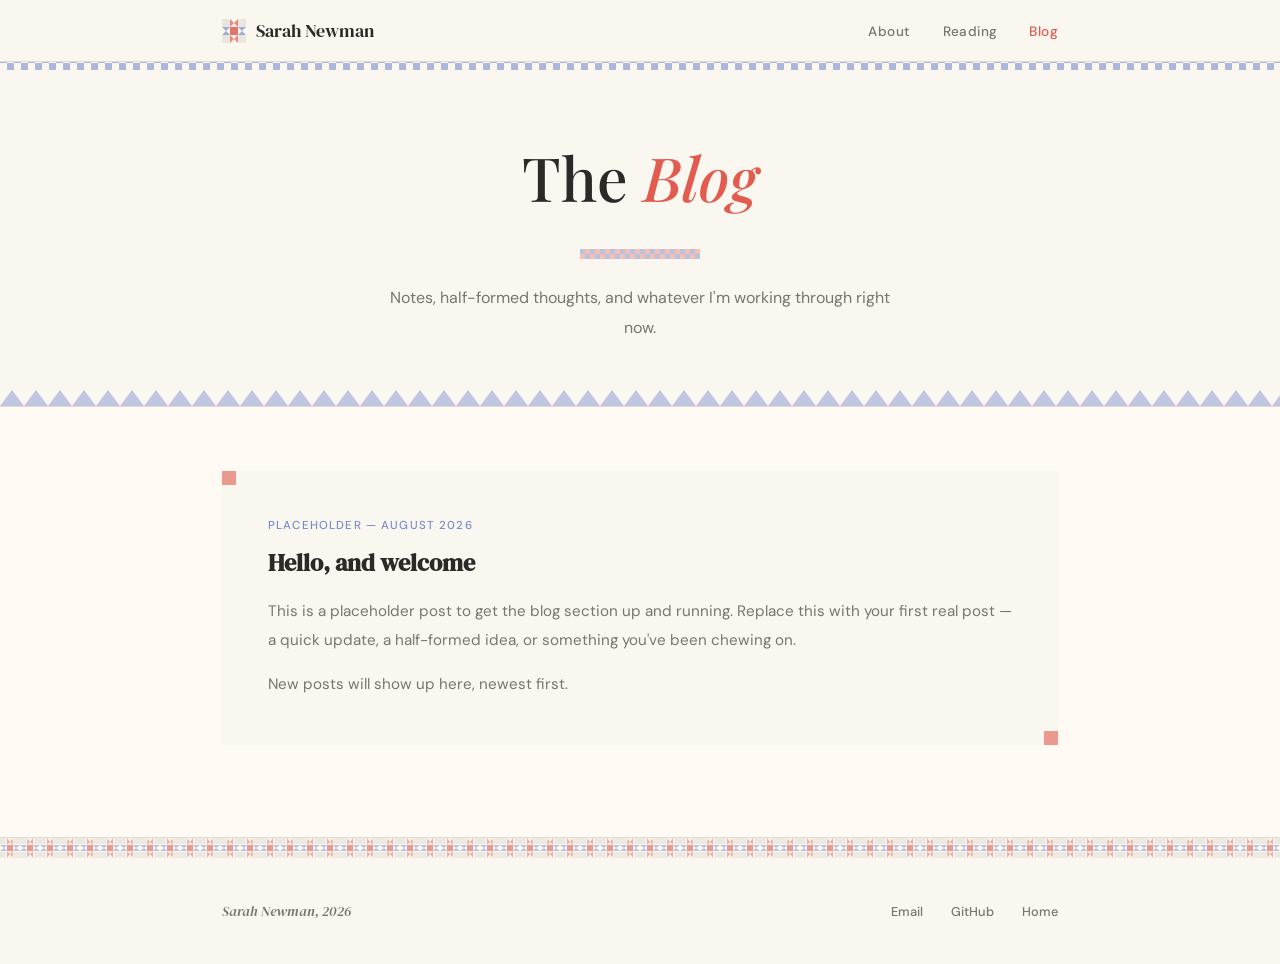
==== blog.html @ b0c3a2f6 "Remove Now and Selected Works sections, add blog, update reading log Drop the Now and Selected Works" ====
<!DOCTYPE html>
<html lang="en">
<head>
    <meta charset="UTF-8">
    <meta name="viewport" content="width=device-width, initial-scale=1.0">
    <title>Blog — Sarah Newman</title>
    <link rel="icon" type="image/svg+xml" href="favicon.svg">
    <link rel="preconnect" href="https://fonts.googleapis.com">
    <link rel="preconnect" href="https://fonts.gstatic.com" crossorigin>
    <link href="https://fonts.googleapis.com/css2?family=Playfair+Display:ital,wght@0,400;0,500;0,600;1,400;1,500&family=DM+Serif+Display:ital@0;1&family=DM+Sans:ital,wght@0,300;0,400;0,500;0,600;1,400&display=swap" rel="stylesheet">
    <style>
        *, *::before, *::after {
            margin: 0;
            padding: 0;
            box-sizing: border-box;
        }
        :root {
            --cream: #FAF6F0;
            --warm-white: #FFF9F3;
            --ink: #2c2a28;
            --muted: #7a756e;
            --coral: #E25B4E;
            --coral-light: rgba(226, 91, 78, 0.12);
            --periwinkle: #7B8CCA;
            --periwinkle-light: rgba(123, 140, 202, 0.12);
            --rule: #e0dbd4;
            --serif: 'DM Serif Display', Georgia, serif;
            --sans: 'DM Sans', 'Helvetica Neue', sans-serif;
        }
        html { scroll-behavior: smooth; }
        body {
            font-family: var(--sans);
            background-color: var(--cream);
            color: var(--ink);
            line-height: 1.6;
            -webkit-font-smoothing: antialiased;
        }
        /* ─── NAV ─── */
        nav {
            position: fixed;
            top: 0;
            width: 100%;
            background: var(--cream);
            z-index: 100;
            border-bottom: 1px solid var(--rule);
        }
        nav .nav-inner {
            max-width: 900px;
            margin: 0 auto;
            padding: 1rem 2rem;
            display: flex;
            justify-content: space-between;
            align-items: center;
        }
        nav .logo {
            font-family: var(--serif);
            font-size: 1.15rem;
            text-decoration: none;
            color: var(--ink);
            display: flex;
            align-items: center;
            gap: 0.6rem;
        }
        nav .logo-star {
            display: inline-block;
            width: 24px;
            height: 24px;
            background-image: url("data:image/svg+xml,%3Csvg width='24' height='24' viewBox='0 0 24 24' xmlns='http://www.w3.org/2000/svg'%3E%3Crect width='24' height='24' fill='%23FAF6F0'/%3E%3Crect x='0' y='0' width='8' height='8' fill='%23e0dbd4' opacity='0.6'/%3E%3Crect x='16' y='0' width='8' height='8' fill='%23e0dbd4' opacity='0.6'/%3E%3Crect x='0' y='16' width='8' height='8' fill='%23e0dbd4' opacity='0.6'/%3E%3Crect x='16' y='16' width='8' height='8' fill='%23e0dbd4' opacity='0.6'/%3E%3Crect x='8' y='8' width='8' height='8' fill='%23E25B4E' opacity='0.85'/%3E%3Cpolygon points='8,0 12,4 8,8' fill='%23E25B4E' opacity='0.7'/%3E%3Cpolygon points='16,0 12,4 16,8' fill='%23E25B4E' opacity='0.7'/%3E%3Cpolygon points='24,8 20,12 16,8' fill='%237B8CCA' opacity='0.7'/%3E%3Cpolygon points='24,16 20,12 16,16' fill='%237B8CCA' opacity='0.7'/%3E%3Cpolygon points='8,24 12,20 8,16' fill='%23E25B4E' opacity='0.7'/%3E%3Cpolygon points='16,24 12,20 16,16' fill='%23E25B4E' opacity='0.7'/%3E%3Cpolygon points='0,8 4,12 8,8' fill='%237B8CCA' opacity='0.7'/%3E%3Cpolygon points='0,16 4,12 8,16' fill='%237B8CCA' opacity='0.7'/%3E%3C/svg%3E");
            background-repeat: no-repeat;
        }
        nav .nav-links {
            display: flex;
            gap: 2rem;
            list-style: none;
        }
        nav .nav-links a {
            font-size: 0.85rem;
            font-weight: 500;
            text-decoration: none;
            color: var(--muted);
            letter-spacing: 0.03em;
            transition: color 0.3s ease;
        }
        nav .nav-links a:hover {
            color: var(--coral);
        }
        nav .nav-links a.active {
            color: var(--coral);
        }
        /* ─── PAGE HEADER ─── */
        .page-header {
            padding: 8rem 2rem 3rem;
            text-align: center;
            position: relative;
            overflow: hidden;
        }
        .page-header::before {
            content: '';
            position: absolute;
            top: 56px;
            left: 0;
            width: 100%;
            height: 14px;
            background-image: url("data:image/svg+xml,%3Csvg width='14' height='14' viewBox='0 0 14 14' xmlns='http://www.w3.org/2000/svg'%3E%3Crect x='0' y='0' width='7' height='7' fill='%237B8CCA' opacity='0.6'/%3E%3Crect x='7' y='7' width='7' height='7' fill='%237B8CCA' opacity='0.6'/%3E%3Crect x='7' y='0' width='7' height='7' fill='%23FAF6F0'/%3E%3Crect x='0' y='7' width='7' height='7' fill='%23FAF6F0'/%3E%3C/svg%3E");
            background-size: 14px 14px;
        }
        .page-header h1 {
            font-family: 'Playfair Display', Georgia, serif;
            font-size: clamp(2.4rem, 5vw, 3.8rem);
            font-weight: 500;
            color: var(--ink);
            margin-bottom: 1rem;
        }
        .page-header h1 em {
            font-style: italic;
            color: var(--coral);
        }
        .page-header p {
            font-size: 1rem;
            color: var(--muted);
            max-width: 500px;
            margin: 0 auto;
            line-height: 1.85;
        }
        .page-divider {
            width: 120px;
            height: 10px;
            margin: 1.5rem auto;
            background-image: url("data:image/svg+xml,%3Csvg width='10' height='10' viewBox='0 0 10 10' xmlns='http://www.w3.org/2000/svg'%3E%3Crect x='0' y='0' width='5' height='5' fill='%237B8CCA' opacity='0.5'/%3E%3Crect x='5' y='5' width='5' height='5' fill='%237B8CCA' opacity='0.5'/%3E%3Crect x='5' y='0' width='5' height='5' fill='%23E25B4E' opacity='0.35'/%3E%3Crect x='0' y='5' width='5' height='5' fill='%23E25B4E' opacity='0.35'/%3E%3C/svg%3E");
            background-size: 10px 10px;
        }
        /* ─── FLYING GEESE STRIP ─── */
        .geese-strip-peri {
            width: 100%;
            height: 16px;
            background-image: url("data:image/svg+xml,%3Csvg width='24' height='16' viewBox='0 0 24 16' xmlns='http://www.w3.org/2000/svg'%3E%3Crect width='24' height='16' fill='%23FAF6F0'/%3E%3Cpolygon points='0,16 12,0 24,16' fill='%237B8CCA' opacity='0.45'/%3E%3C/svg%3E");
            background-size: 24px 16px;
        }
        /* ─── STAR STRIP ─── */
        .star-strip {
            width: 100%;
            height: 20px;
            background-image: url("data:image/svg+xml,%3Csvg width='20' height='20' viewBox='0 0 20 20' xmlns='http://www.w3.org/2000/svg'%3E%3Crect width='20' height='20' fill='%23FAF6F0'/%3E%3Crect x='0' y='0' width='6' height='6' fill='%23e0dbd4' opacity='0.5'/%3E%3Crect x='14' y='0' width='6' height='6' fill='%23e0dbd4' opacity='0.5'/%3E%3Crect x='0' y='14' width='6' height='6' fill='%23e0dbd4' opacity='0.5'/%3E%3Crect x='14' y='14' width='6' height='6' fill='%23e0dbd4' opacity='0.5'/%3E%3Crect x='7' y='7' width='6' height='6' fill='%23E25B4E' opacity='0.6'/%3E%3Cpolygon points='7,0 10,4 7,7' fill='%23E25B4E' opacity='0.45'/%3E%3Cpolygon points='13,0 10,4 13,7' fill='%23E25B4E' opacity='0.45'/%3E%3Cpolygon points='20,7 16,10 13,7' fill='%237B8CCA' opacity='0.5'/%3E%3Cpolygon points='20,13 16,10 13,13' fill='%237B8CCA' opacity='0.5'/%3E%3Cpolygon points='7,20 10,16 7,13' fill='%23E25B4E' opacity='0.45'/%3E%3Cpolygon points='13,20 10,16 13,13' fill='%23E25B4E' opacity='0.45'/%3E%3Cpolygon points='0,7 4,10 7,7' fill='%237B8CCA' opacity='0.5'/%3E%3Cpolygon points='0,13 4,10 7,13' fill='%237B8CCA' opacity='0.5'/%3E%3C/svg%3E");
            background-size: 20px 20px;
        }
        /* ─── TULIP ICON ─── */
        .quilt-tulip-coral {
            display: inline-block;
            width: 24px;
            height: 28px;
            background-image: url("data:image/svg+xml,%3Csvg width='24' height='28' viewBox='0 0 24 28' xmlns='http://www.w3.org/2000/svg'%3E%3C!-- petals --%3E%3Cpolygon points='12,0 20,10 12,8' fill='%23E25B4E' opacity='0.8'/%3E%3Cpolygon points='12,0 4,10 12,8' fill='%23E25B4E' opacity='0.6'/%3E%3C!-- center --%3E%3Cellipse cx='12' cy='10' rx='4' ry='3' fill='%23E25B4E' opacity='0.7'/%3E%3C!-- stem --%3E%3Crect x='11' y='12' width='2' height='12' fill='%237B8CCA' opacity='0.5'/%3E%3C!-- leaves --%3E%3Cpolygon points='11,18 5,22 11,22' fill='%237B8CCA' opacity='0.35'/%3E%3Cpolygon points='13,18 19,22 13,22' fill='%237B8CCA' opacity='0.35'/%3E%3C/svg%3E");
            background-repeat: no-repeat;
        }
        /* ─── BLOG POSTS ─── */
        .blog-section {
            background: var(--warm-white);
            border-top: 1px solid var(--rule);
            border-bottom: 1px solid var(--rule);
            position: relative;
        }
        .content-wrap {
            max-width: 900px;
            margin: 0 auto;
            padding: 4rem 2rem;
        }
        .post-card {
            padding: 2rem 2rem;
            border: 14px solid transparent;
            background: var(--cream);
            margin-bottom: 1.75rem;
            position: relative;
        }
        .post-card:nth-child(odd) {
            border-image: url("data:image/svg+xml,%3Csvg width='28' height='28' viewBox='0 0 28 28' xmlns='http://www.w3.org/2000/svg'%3E%3Crect x='0' y='0' width='14' height='14' fill='%23E25B4E' opacity='0.6'/%3E%3Crect x='14' y='14' width='14' height='14' fill='%23E25B4E' opacity='0.6'/%3E%3Crect x='14' y='0' width='14' height='14' fill='%23FAF6F0'/%3E%3Crect x='0' y='14' width='14' height='14' fill='%23FAF6F0'/%3E%3C/svg%3E") 14 round;
        }
        .post-card:nth-child(even) {
            border-image: url("data:image/svg+xml,%3Csvg width='28' height='28' viewBox='0 0 28 28' xmlns='http://www.w3.org/2000/svg'%3E%3Crect x='0' y='0' width='14' height='14' fill='%237B8CCA' opacity='0.6'/%3E%3Crect x='14' y='14' width='14' height='14' fill='%237B8CCA' opacity='0.6'/%3E%3Crect x='14' y='0' width='14' height='14' fill='%23FAF6F0'/%3E%3Crect x='0' y='14' width='14' height='14' fill='%23FAF6F0'/%3E%3C/svg%3E") 14 round;
        }
        .post-date {
            font-size: 0.72rem;
            font-weight: 500;
            letter-spacing: 0.1em;
            text-transform: uppercase;
            color: var(--periwinkle);
            margin-bottom: 0.5rem;
        }
        .post-title {
            font-family: var(--serif);
            font-size: 1.5rem;
            color: var(--ink);
            margin-bottom: 0.9rem;
        }
        .post-body p {
            font-size: 0.95rem;
            line-height: 1.9;
            color: var(--muted);
            margin-bottom: 1rem;
        }
        .post-body p:last-child {
            margin-bottom: 0;
        }
        /* ─── FOOTER ─── */
        footer {
            padding: 0;
        }
        .footer-inner {
            max-width: 900px;
            margin: 0 auto;
            padding: 2.5rem 2rem;
            display: flex;
            justify-content: space-between;
            align-items: center;
        }
        .footer-name {
            font-family: var(--serif);
            font-size: 0.9rem;
            font-style: italic;
            color: var(--muted);
        }
        .footer-links {
            display: flex;
            gap: 1.75rem;
            list-style: none;
        }
        .footer-links a {
            font-size: 0.8rem;
            font-weight: 500;
            text-decoration: none;
            color: var(--muted);
            transition: color 0.3s ease;
        }
        .footer-links a:hover {
            color: var(--coral);
        }
        /* ─── RESPONSIVE ─── */
        @media (max-width: 768px) {
            nav .nav-inner {
                padding: 0.8rem 1.5rem;
            }
            nav .nav-links {
                gap: 1.25rem;
            }
            .page-header {
                padding: 7rem 1.5rem 2.5rem;
            }
            .content-wrap {
                padding: 3rem 1.5rem;
            }
            .post-card {
                border-width: 10px;
                padding: 1.5rem;
            }
            .post-card:nth-child(odd) {
                border-image: url("data:image/svg+xml,%3Csvg width='20' height='20' viewBox='0 0 20 20' xmlns='http://www.w3.org/2000/svg'%3E%3Crect x='0' y='0' width='10' height='10' fill='%23E25B4E' opacity='0.6'/%3E%3Crect x='10' y='10' width='10' height='10' fill='%23E25B4E' opacity='0.6'/%3E%3Crect x='10' y='0' width='10' height='10' fill='%23FAF6F0'/%3E%3Crect x='0' y='10' width='10' height='10' fill='%23FAF6F0'/%3E%3C/svg%3E") 10 round;
            }
            .post-card:nth-child(even) {
                border-image: url("data:image/svg+xml,%3Csvg width='20' height='20' viewBox='0 0 20 20' xmlns='http://www.w3.org/2000/svg'%3E%3Crect x='0' y='0' width='10' height='10' fill='%237B8CCA' opacity='0.6'/%3E%3Crect x='10' y='10' width='10' height='10' fill='%237B8CCA' opacity='0.6'/%3E%3Crect x='10' y='0' width='10' height='10' fill='%23FAF6F0'/%3E%3Crect x='0' y='10' width='10' height='10' fill='%23FAF6F0'/%3E%3C/svg%3E") 10 round;
            }
            .footer-inner {
                flex-direction: column;
                gap: 1.25rem;
                text-align: center;
            }
        }
    </style>
</head>
<body>
    <!-- NAV -->
    <nav>
        <div class="nav-inner">
            <a href="index.html" class="logo">
                <span class="logo-star"></span>
                Sarah Newman
            </a>
            <ul class="nav-links">
                <li><a href="index.html#about">About</a></li>
                <li><a href="reading.html">Reading</a></li>
                <li><a href="blog.html" class="active">Blog</a></li>
            </ul>
        </div>
    </nav>
    <!-- PAGE HEADER -->
    <section class="page-header">
        <h1>The <em>Blog</em></h1>
        <div class="page-divider"></div>
        <p>Notes, half-formed thoughts, and whatever I'm working through right now.</p>
    </section>
    <!-- Flying geese border -->
    <div class="geese-strip-peri"></div>
    <!-- BLOG POSTS -->
    <section class="blog-section">
        <div class="content-wrap">
            <div class="post-card">
                <p class="post-date">Placeholder — August 2026</p>
                <h2 class="post-title">Hello, and welcome</h2>
                <div class="post-body">
                    <p>This is a placeholder post to get the blog section up and running. Replace this with your first real post — a quick update, a half-formed idea, or something you've been chewing on.</p>
                    <p>New posts will show up here, newest first.</p>
                </div>
            </div>
        </div>
    </section>
    <!-- Star strip border -->
    <div class="star-strip"></div>
    <!-- FOOTER -->
    <footer>
        <div class="footer-inner">
            <span class="footer-name">Sarah Newman, 2026</span>
            <ul class="footer-links">
                <li><a href="mailto:heysarahnewman@gmail.com">Email</a></li>
                <li><a href="https://github.com/heysarahnewman">GitHub</a></li>
                <li><a href="index.html">Home</a></li>
            </ul>
        </div>
    </footer>
</body>
</html>
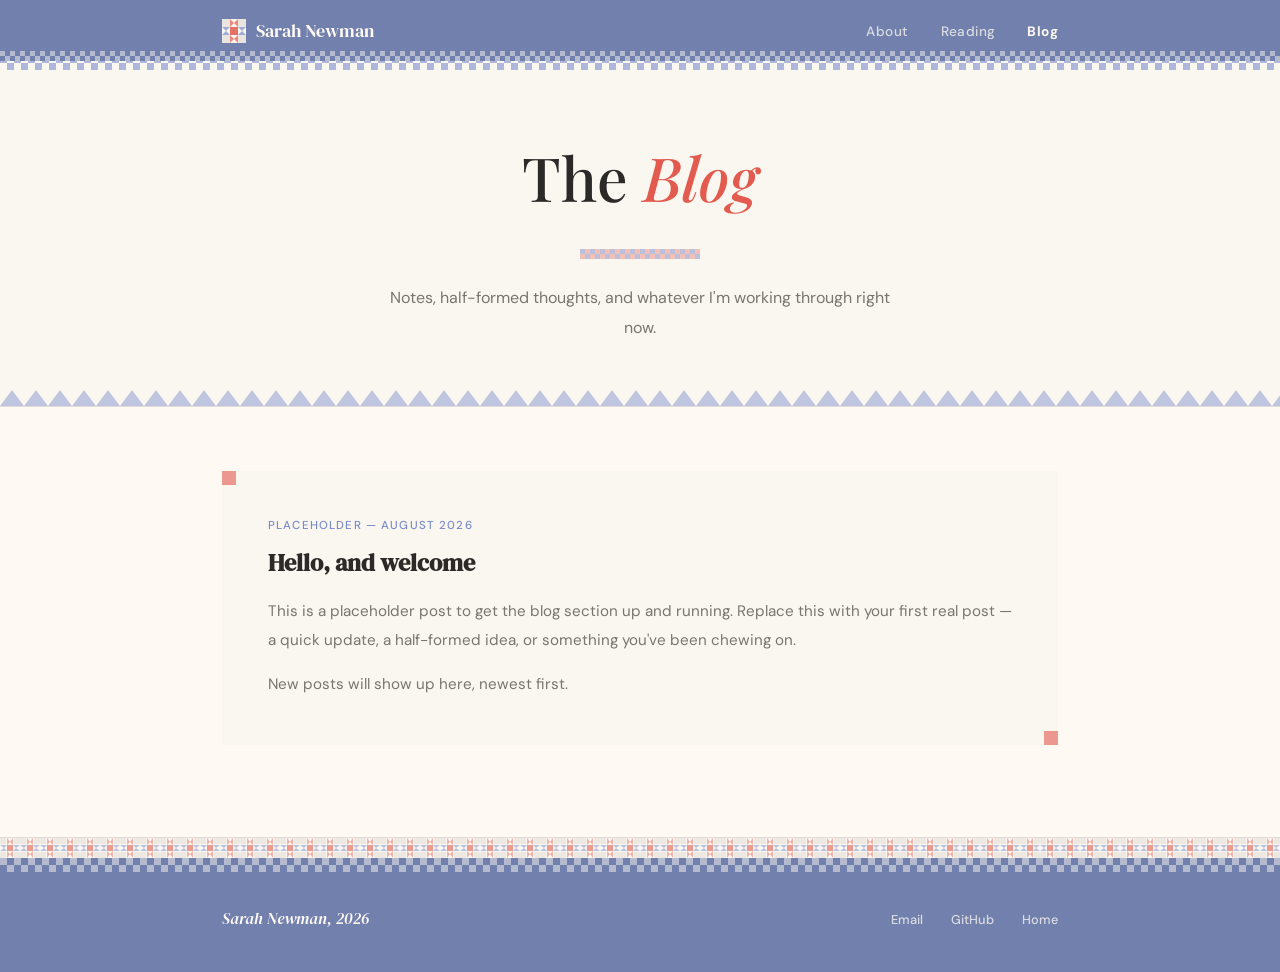
==== commit 6fbad020: "Redesign with quilted texture, indigo nav/footer, and softer card contrast Inspired by Rye Bunny's q" ====
--- a/blog.html
+++ b/blog.html
@@ -23,6 +23,7 @@
             --coral-light: rgba(226, 91, 78, 0.12);
             --periwinkle: #7B8CCA;
             --periwinkle-light: rgba(123, 140, 202, 0.12);
+            --deep-blue: #7180AC;
             --rule: #e0dbd4;
             --serif: 'DM Serif Display', Georgia, serif;
             --sans: 'DM Sans', 'Helvetica Neue', sans-serif;
@@ -40,9 +41,18 @@
             position: fixed;
             top: 0;
             width: 100%;
-            background: var(--cream);
+            background-color: var(--deep-blue);
             z-index: 100;
-            border-bottom: 1px solid var(--rule);
+        }
+        nav::after {
+            content: '';
+            position: absolute;
+            bottom: 0;
+            left: 0;
+            width: 100%;
+            height: 10px;
+            background-image: url("data:image/svg+xml,%3Csvg width='10' height='10' viewBox='0 0 10 10' xmlns='http://www.w3.org/2000/svg'%3E%3Crect x='0' y='0' width='5' height='5' fill='%23FAF6F0' opacity='0.5'/%3E%3Crect x='5' y='5' width='5' height='5' fill='%23FAF6F0' opacity='0.5'/%3E%3Crect x='5' y='0' width='5' height='5' fill='%237180AC'/%3E%3Crect x='0' y='5' width='5' height='5' fill='%237180AC'/%3E%3C/svg%3E");
+            background-size: 10px 10px;
         }
         nav .nav-inner {
             max-width: 900px;
@@ -56,7 +66,7 @@
             font-family: var(--serif);
             font-size: 1.15rem;
             text-decoration: none;
-            color: var(--ink);
+            color: var(--warm-white);
             display: flex;
             align-items: center;
             gap: 0.6rem;
@@ -77,7 +87,7 @@
             font-size: 0.85rem;
             font-weight: 500;
             text-decoration: none;
-            color: var(--muted);
+            color: rgba(255, 249, 243, 0.75);
             letter-spacing: 0.03em;
             transition: color 0.3s ease;
         }
@@ -85,7 +95,8 @@
             color: var(--coral);
         }
         nav .nav-links a.active {
-            color: var(--coral);
+            color: var(--warm-white);
+            font-weight: 700;
         }
         /* ─── PAGE HEADER ─── */
         .page-header {
@@ -202,20 +213,34 @@
         /* ─── FOOTER ─── */
         footer {
             padding: 0;
+            background-color: var(--deep-blue);
+            position: relative;
+            overflow: hidden;
+        }
+        footer::before {
+            content: '';
+            position: absolute;
+            top: 0;
+            left: 0;
+            width: 100%;
+            height: 14px;
+            background-image: url("data:image/svg+xml,%3Csvg width='14' height='14' viewBox='0 0 14 14' xmlns='http://www.w3.org/2000/svg'%3E%3Crect x='0' y='0' width='7' height='7' fill='%23FAF6F0' opacity='0.5'/%3E%3Crect x='7' y='7' width='7' height='7' fill='%23FAF6F0' opacity='0.5'/%3E%3Crect x='7' y='0' width='7' height='7' fill='%237180AC'/%3E%3Crect x='0' y='7' width='7' height='7' fill='%237180AC'/%3E%3C/svg%3E");
+            background-size: 14px 14px;
         }
         .footer-inner {
             max-width: 900px;
             margin: 0 auto;
-            padding: 2.5rem 2rem;
+            padding: 3rem 2rem 2.5rem;
             display: flex;
             justify-content: space-between;
             align-items: center;
+            position: relative;
         }
         .footer-name {
             font-family: var(--serif);
-            font-size: 0.9rem;
+            font-size: 1rem;
             font-style: italic;
-            color: var(--muted);
+            color: var(--warm-white);
         }
         .footer-links {
             display: flex;
@@ -226,7 +251,7 @@
             font-size: 0.8rem;
             font-weight: 500;
             text-decoration: none;
-            color: var(--muted);
+            color: rgba(255, 249, 243, 0.75);
             transition: color 0.3s ease;
         }
         .footer-links a:hover {
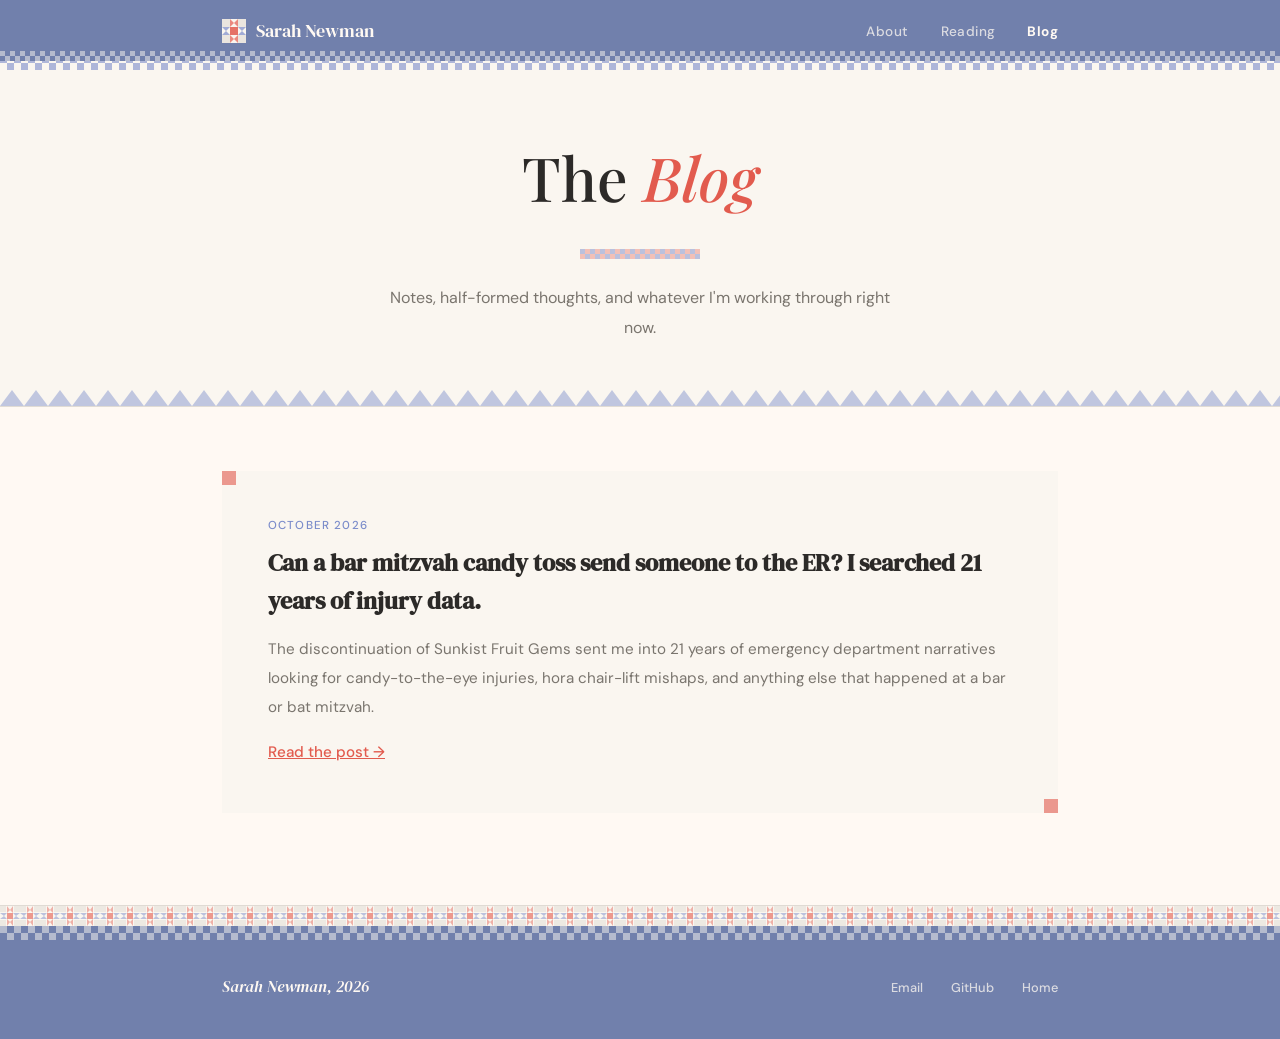
==== commit d90b3ea1: "Add files via upload" ====
--- a/blog.html
+++ b/blog.html
@@ -316,11 +316,11 @@
     <section class="blog-section">
         <div class="content-wrap">
             <div class="post-card">
-                <p class="post-date">Placeholder — August 2026</p>
-                <h2 class="post-title">Hello, and welcome</h2>
+                <p class="post-date">October 2026</p>
+                <h2 class="post-title"><a href="bar-mitzvah-candy-injuries.html" style="color: inherit; text-decoration: none;">Can a bar mitzvah candy toss send someone to the ER? I searched 21 years of injury data.</a></h2>
                 <div class="post-body">
-                    <p>This is a placeholder post to get the blog section up and running. Replace this with your first real post — a quick update, a half-formed idea, or something you've been chewing on.</p>
-                    <p>New posts will show up here, newest first.</p>
+                    <p>The discontinuation of Sunkist Fruit Gems sent me into 21 years of emergency department narratives looking for candy-to-the-eye injuries, hora chair-lift mishaps, and anything else that happened at a bar or bat mitzvah.</p>
+                    <p><a href="bar-mitzvah-candy-injuries.html" style="color: var(--coral); font-weight: 500;">Read the post &rarr;</a></p>
                 </div>
             </div>
         </div>
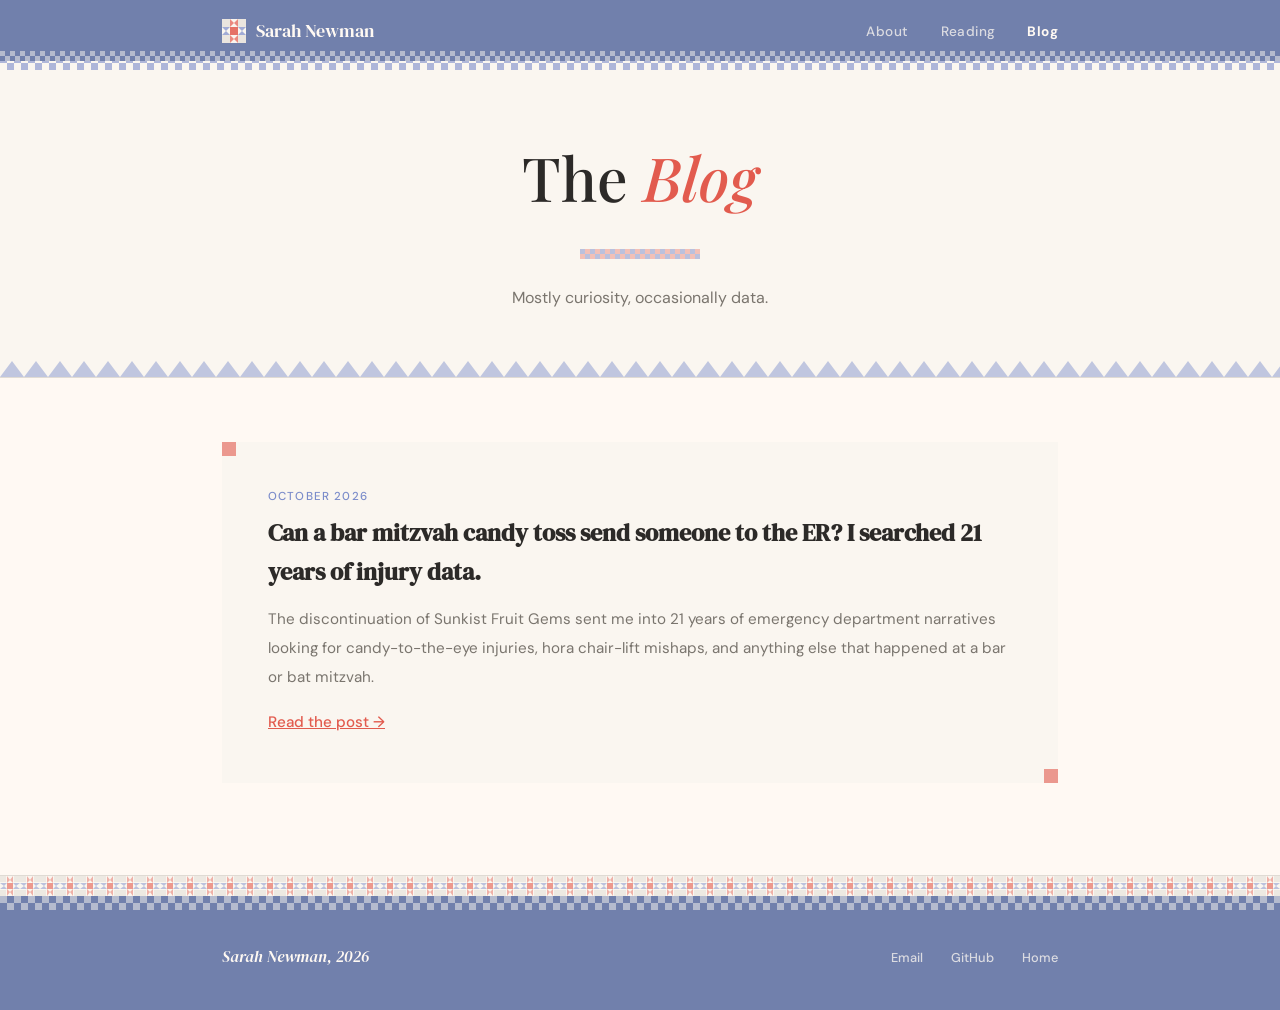
==== commit 055c3edd: "Update blog.html" ====
--- a/blog.html
+++ b/blog.html
@@ -308,7 +308,7 @@
     <section class="page-header">
         <h1>The <em>Blog</em></h1>
         <div class="page-divider"></div>
-        <p>Notes, half-formed thoughts, and whatever I'm working through right now.</p>
+        <p>Mostly curiosity, occasionally data.</p>
     </section>
     <!-- Flying geese border -->
     <div class="geese-strip-peri"></div>
